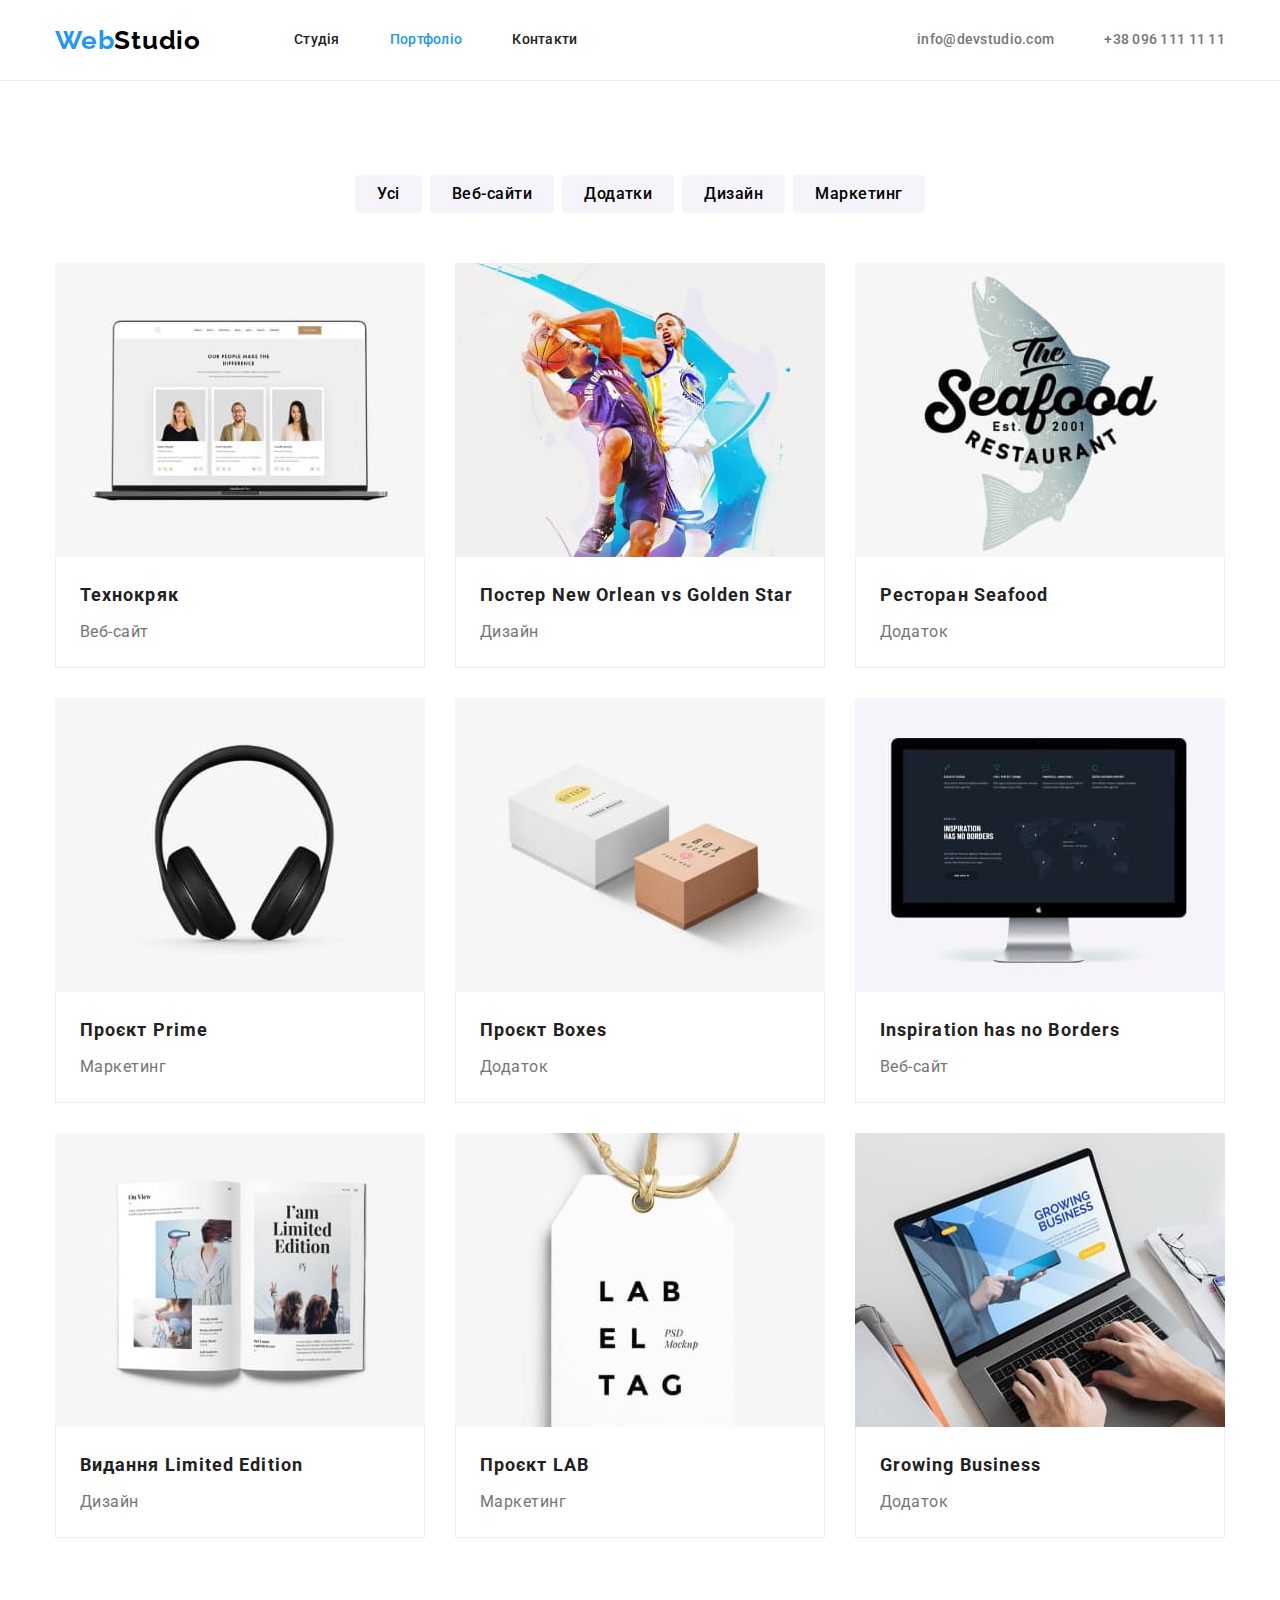
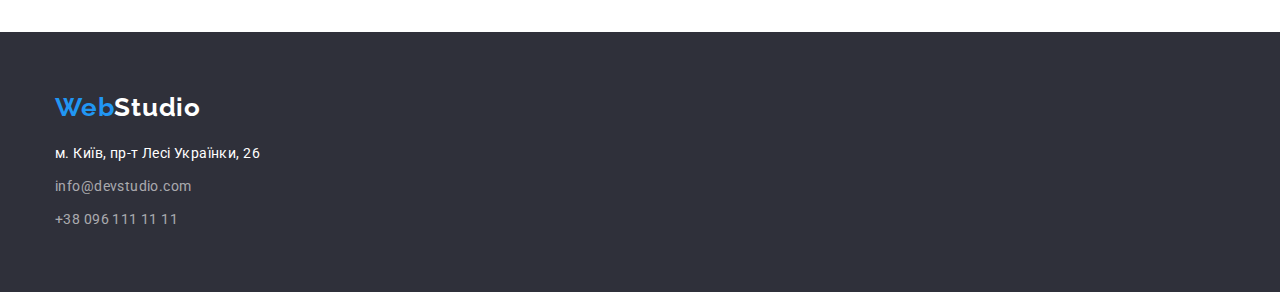
==== portfolio.html @ a16949a8 "start hw-4" ====
<!DOCTYPE html>
<html lang="uk">
  <head>
    <meta charset="UTF-8" />
    <meta http-equiv="X-UA-Compatible" content="IE=edge" />
    <meta name="viewport" content="width=device-width, initial-scale=1.0" />
    <title>WebStudio/Portfolio</title>
    <link
      rel="stylesheet"
      href="https://cdnjs.cloudflare.com/ajax/libs/modern-normalize/1.1.0/modern-normalize.min.css"
    />
    <link rel="stylesheet" href="./css/styles.css" />
    <link rel="preconnect" href="https://fonts.googleapis.com" />
    <link rel="preconnect" href="https://fonts.gstatic.com" crossorigin />
    <link
      href="https://fonts.googleapis.com/css2?family=Raleway:wght@700&family=Roboto:wght@400;500;700;900&display=swap"
      rel="stylesheet"
    />
  </head>

  <body>
    <header class="header">
      <div class="container header-container">
        <a class="logo" href="./index.html"><span class="color-logo">Web</span>Studio</a>
        <nav class="nav">
          <ul class="nav-list">
            <li class="nav-item"><a class="nav-link" href="./index.html">Студія</a></li>
            <li class="nav-item">
              <a class="nav-link active" href="./portfolio.html">Портфоліо</a>
            </li>
            <li class="nav-item"><a class="nav-link" href="#">Контакти</a></li>
          </ul>
        </nav>
        <ul class="contact-list">
          <li class="contact-item">
            <a class="contact-link" href="mailto:info@devstudio.com">info@devstudio.com</a>
          </li>
          <li class="contact-item">
            <a class="contact-link" href="tel:+380961111111">+38 096 111 11 11</a>
          </li>
        </ul>
      </div>
    </header>

    <main class="main-portfolio">
      <section class="section section-work">
        <div class="container">
          <h2 class="visually-hidden">Наші проєкти</h2>
          <ul class="filter-list">
            <li class="filter-item">
              <button class="filter-button" type="button">Усі</button>
            </li>
            <li class="filter-item">
              <button class="filter-button" type="button">Веб-сайти</button>
            </li>
            <li class="filter-item">
              <button class="filter-button" type="button">Додатки</button>
            </li>
            <li class="filter-item">
              <button class="filter-button" type="button">Дизайн</button>
            </li>
            <li class="filter-item">
              <button class="filter-button" type="button">Маркетинг</button>
            </li>
          </ul>

          <ul class="card-list">
            <li class="card-item">
              <a class="card-link" href="#">
                <img
                  class="card-image"
                  src="./images/work/web-laptop.jpg"
                  alt="Ноутбук"
                  width="370"
                />
                <div class="card-desc">
                  <h3 class="card-titel">Технокряк</h3>
                  <p class="card-text">Веб-сайт</p>
                </div>
              </a>
            </li>
            <li class="card-item">
              <a class="card-link" href="#">
                <img
                  class="card-image"
                  src="./images/work/game.jpg"
                  alt="Гра в баскетбол"
                  width="370"
                />
                <div class="card-desc">
                  <h3 class="card-titel">Постер New Orlean vs Golden Star</h3>
                  <p class="card-text">Дизайн</p>
                </div>
              </a>
            </li>
            <li class="card-item">
              <a class="card-link" href="#">
                <img
                  class="card-image"
                  src="./images/work/food.jpg"
                  alt="Логотим ресторану"
                  width="370"
                />
               <div class="card-desc">
                  <h3 class="card-titel">Ресторан Seafood</h3>
                  <p class="card-text">Додаток</p>
               </div>
              </a>
            </li>
            <li class="card-item">
              <a class="card-link" href="#">
                <img
                  class="card-image"
                  src="./images/work/headphones.jpg"
                  alt="Навушники"
                  width="370"
                />
             <div class="card-desc">
                  <h3 class="card-titel">Проєкт Prime</h3>
                  <p class="card-text">Маркетинг</p>
             </div>
              </a>
            </li>
            <li class="card-item">
              <a class="card-link" href="">
                <img class="card-image" src="./images/work/box.jpg" alt="Коробки" width="370" />
                <div class="card-desc">
                  <h3 class="card-titel">Проєкт Boxes</h3>
                  <p class="card-text">Додаток</p>
                </div>
              </a>
            </li>
            <li class="card-item">
              <a class="card-link" href="#">
                <img class="card-image" src="./images/work/monitor.jpg" alt="Монітор" width="370" />
               <div class="card-desc">
                  <h3 class="card-titel">Inspiration has no Borders</h3>
                  <p class="card-text">Веб-сайт</p>
               </div>
              </a>
            </li>
            <li class="card-item">
              <a class="card-link" href="#">
                <img class="card-image" src="./images/work/book.jpg" alt="Книга" width="370" />
                <div class="card-desc">
                  <h3 class="card-titel">Видання Limited Edition</h3>
                  <p class="card-text">Дизайн</p>
                </div>
              </a>
            </li>
            <li class="card-item">
              <a class="card-link" href="#">
                <img class="card-image" src="./images/work/tag.jpg" alt="Ярлик" width="370" />
            <div class="card-desc">
                  <h3 class="card-titel">Проєкт LAB</h3>
                  <p class="card-text">Маркетинг</p>
            </div>
              </a>
            </li>
            <li class="card-item">
              <a class="card-link" href="#">
                <img
                  class="card-image"
                  src="./images/work/laptop.jpg"
                  alt="Розробник працює за ноутбуком"
                  width="370"
                />
               <div class="card-desc">
                  <h3 class="card-titel">Growing Business</h3>
                  <p class="card-text">Додаток</p>
               </div>
              </a>
            </li>
          </ul>
        </div>
      </section>
    </main>

    <footer class="footer">
      <div class="container">
        <a class="logo footer-logo" href="./index.html"
          ><span class="color-logo">Web</span>Studio</a
        >
        <address class="address">
          <ul class="footer-list">
            <li class="footer-item">
              <a
                class="footer-llink-map"
                href="https://goo.gl/maps/CtNU3nowhyDTVTYz7"
                target="_blank"
                rel="noopener noreferrer nofollow"
              >
                м. Київ, пр-т Лесі Українки, 26
              </a>
            </li>
            <li class="footer-item">
              <a class="footer-llink-mail" href="mailto:info@devstudio.com">info@devstudio.com</a>
            </li>
            <li class="footer-item">
              <a class="footer-llink-tel" href="tel:+380961111111">+38 096 111 11 11</a>
            </li>
          </ul>
        </address>
      </div>
    </footer>
  </body>
</html>
---- css/styles.css ----
a {
  text-decoration: none;
}
img {
  display: block;
}
ul {
  list-style: none;
  margin-top: 0;
  margin-bottom: 0;
  padding-left: 0;
}
p {
  margin-top: 0;
  margin-bottom: 0;
}
h1,
h2,
h3,
h4,
h5,
h6 {
  margin-top: 0;
  margin-bottom: 0;
}

:root {
  --primary-titel-color: #212121;
  --primary-text-color: #757575;
  --logo-color: #000000;
  --primary-color: #ffffff;
  --secondary-background-color: #f5f4fa;
  --footer-background-color: #2f303a;
  --accent-color: #2196f3;
  --button-active-color: #188ce8;
  --header-border-color: #ececec;
  --card-border-color: #eeeeee;
  --footer-contact-color: rgba(255, 255, 255, 0.6);
}

body {
  font-family: 'Roboto', sans-serif;
  font-size: 14px;
  color: var(--primary-text-color);
  background-color: var(--primary-color);
}

.container {
  width: 100%;
  max-width: 1200px;
  margin-left: auto;
  margin-right: auto;
  padding-left: 15px;
  padding-right: 15px;
}

.section {
  padding-top: 94px;
  padding-bottom: 94px;
}

.header {
  border-bottom: 1px solid var(--header-border-color);
}

.header-container {
  display: flex;
  align-items: center;
}

.logo {
  font-family: 'Raleway', sans-serif;
  font-weight: 700;
  font-size: 26px;
  line-height: 1.19;
  letter-spacing: 0.03em;
  color: var(--logo-color);
}

.color-logo {
  color: var(--accent-color);
}

.nav {
  margin-left: 93px;
}

.nav-list {
  display: flex;
}

.nav-item {
}

.nav-item:not(:last-child) {
  margin-right: 50px;
}

.nav-link {
  display: block;
  padding-top: 32px;
  padding-bottom: 32px;

  font-weight: 500;
  line-height: 1.14;
  letter-spacing: 0.02em;
  color: var(--primary-titel-color);
}

.nav-link:hover,
.nav-link:focus {
  color: var(--accent-color);
}

.contact-list {
  display: flex;
  margin-left: auto;
}

.contact-item {
}

.contact-item:not(:last-child) {
  margin-right: 50px;
}

.contact-link {
  display: block;
  padding-top: 32px;
  padding-bottom: 32px;

  font-weight: 500;
  line-height: 1.14;
  letter-spacing: 0.02em;
  color: var(--primary-text-color);
}
.contact-link:hover,
.contact-link:focus {
  color: var(--accent-color);
}

.main {
}

.section-banner {
  padding-top: 200px;
  padding-bottom: 200px;
  max-width: 1600px;
  height: 600px;
  margin-left: auto;
  margin-right: auto;
  background-color: var(--footer-background-color);
  background-image: linear-gradient(
    to right,
  rgba(47, 48, 58, 0.4),
  rgba(47, 48, 58, 0.4)
  ), url(../images/hero/hero.jpg);
  background-position: center;
}

.banner-titel {
  display: block;
  max-width: 696px;
  margin-left: auto;
  margin-right: auto;
  margin-bottom: 30px;

  font-weight: 900;
  font-size: 44px;
  line-height: 1.36;
  text-align: center;
  letter-spacing: 0.06em;
  text-transform: uppercase;
  color: var(--primary-color);
}

.banner-button {
  display: block;
  margin-left: auto;
  margin-right: auto;
  padding: 10px 32px;

  font-family: inherit;
  font-weight: 700;
  font-size: 16px;
  line-height: 1.87;
  text-align: center;
  letter-spacing: 0.06em;
  cursor: pointer;
  color: var(--primary-color);
  background-color: var(--accent-color);
  box-shadow: 0px 4px 4px rgba(0, 0, 0, 0.15);
  border: 0;
  border-radius: 4px;
}

.banner-button:hover,
.banner-button:focus {
  background: var(--button-active-color);
}

.section-advantage {
}

.visually-hidden {
  position: absolute;
  white-space: nowrap;
  width: 1px;
  height: 1px;
  overflow: hidden;
  border: 0;
  padding: 0;
  clip: rect(0 0 0 0);
  clip-path: inset(50%);
  margin: -1px;
}

.advantage-list {
  display: flex;
  justify-content: space-between;
}

.advantage-item {
  width: calc((100% - 90px) / 4);
}

.advantage-item:not(:last-child) {
  margin-right: 30px;
}

.advantage-subtitel {
  margin-bottom: 10px;

  font-weight: 700;
  font-size: 14px;
  line-height: 1.14;
  letter-spacing: 0.03em;
  text-transform: uppercase;
  color: var(--primary-titel-color);
}

.advantage-text {
  line-height: 1.71;
  letter-spacing: 0.03em;
}

.section-speciality {
  padding-top: 0;
}

.speciality-titel {
  margin-bottom: 50px;

  font-weight: 700;
  font-size: 36px;
  line-height: 1.16;
  text-align: center;
  letter-spacing: 0.03em;
  color: var(--primary-titel-color);
}

.speciality-list {
  display: flex;
}

.speciality-item {
}

.speciality-item:not(:last-child) {
  margin-right: 30px;
}

.speciality-image {
  display: block;
  max-width: 100%;
  height: auto;
}

.section-team {
  background-color: var(--secondary-background-color);
}

.team-titel {
  margin-bottom: 50px;

  font-weight: 700;
  font-size: 36px;
  line-height: 1.16;
  text-align: center;
  letter-spacing: 0.03em;
  color: var(--primary-titel-color);
}

.team-list {
  display: flex;
}

.team-item {
  background-color: var(--primary-color);
  box-shadow: 0px 1px 3px rgba(0, 0, 0, 0.12), 0px 1px 1px rgba(0, 0, 0, 0.14),
    0px 2px 1px rgba(0, 0, 0, 0.2);
  border-radius: 0px 0px 4px 4px;
}

.team-item:not(:last-child) {
  margin-right: 30px;
}

.team-image {
  display: block;
  max-width: 100%;
  height: auto;
}

.team-desc {
  padding-top: 30px;
  padding-bottom: 30px;
}

.team-subtitel {
  margin-bottom: 10px;

  font-weight: 500;
  font-size: 16px;
  line-height: 1.18;
  letter-spacing: 0.03em;
  text-align: center;
  color: var(--primary-titel-color);
}

.team-text {
  font-size: 16px;
  line-height: 1.18;
  letter-spacing: 0.03em;
  text-align: center;
}

.footer {
  padding-top: 60px;
  padding-bottom: 60px;

  background-color: var(--footer-background-color);
}

.footer-logo {
  display: block;
  margin-bottom: 20px;

  color: var(--primary-color);
}

.address {
}

.footer-list {
}

.footer-item {
}

.footer-item:not(:last-child) {
  margin-bottom: 9px;
}

.footer-llink-map {
  font-style: normal;
  line-height: 1.71;
  letter-spacing: 0.03em;
  color: var(--primary-color);
}

.footer-llink-map:hover,
.footer-llink-map:focus {
  color: var(--accent-color);
}

.footer-llink-mail {
  font-style: normal;
  line-height: 1.71;
  letter-spacing: 0.03em;
  color: var(--footer-contact-color);
}

.footer-llink-mail:hover,
.footer-llink-mail:focus {
  color: var(--accent-color);
}

.footer-llink-tel {
  font-style: normal;
  line-height: 1.71;
  letter-spacing: 0.03em;
  color: var(--footer-contact-color);
}

.footer-llink-tel:hover,
.footer-llink-tel:focus {
  color: var(--accent-color);
}

/* style portfolio */

.main-portfolio {
  background-color: var(--primary-color);
}

.section-work {
}

.active {
  color: var(--accent-color);
}

.filter-list {
  display: flex;
  justify-content: center;
  margin-bottom: 50px;
  gap: 8px;
}

.filter-button {
  padding: 6px 22px;

  font-family: inherit;
  font-weight: 500;
  font-size: 16px;
  line-height: 1.62;
  text-align: center;
  letter-spacing: 0.03em;
  cursor: pointer;
  background-color: var(--secondary-background-color);
  /* box-shadow: 0px 3px 1px rgba(0, 0, 0, 0.1), 0px 1px 2px rgba(0, 0, 0, 0.08),
    0px 2px 2px rgba(0, 0, 0, 0.12); */
  border: transparent;
  border-radius: 4px;
}

.filter-button:hover,
.filter-button:focus {
  color: var(--primary-color);
  background-color: var(--accent-color);
}

.card-list {
  display: flex;
  flex-wrap: wrap;
  gap: 30px;
}

.card-item {
  width: calc((100% - 60px) / 3);
}

.card-link {
}

.card-image {
  display: block;
  max-width: 100%;
  height: auto;
}

.card-desc {
  padding: 20px 24px;

  border-bottom: 1px solid var(--card-border-color);
  border-right: 1px solid var(--card-border-color);
  border-left: 1px solid var(--card-border-color);
}

.card-titel {
  margin-bottom: 4px;

  font-weight: 700;
  font-size: 18px;
  line-height: 2;
  letter-spacing: 0.06em;
  color: var(--primary-titel-color);
}

.card-text {
  font-size: 16px;
  line-height: 1.87;
  letter-spacing: 0.03em;
  color: var(--primary-text-color);
}
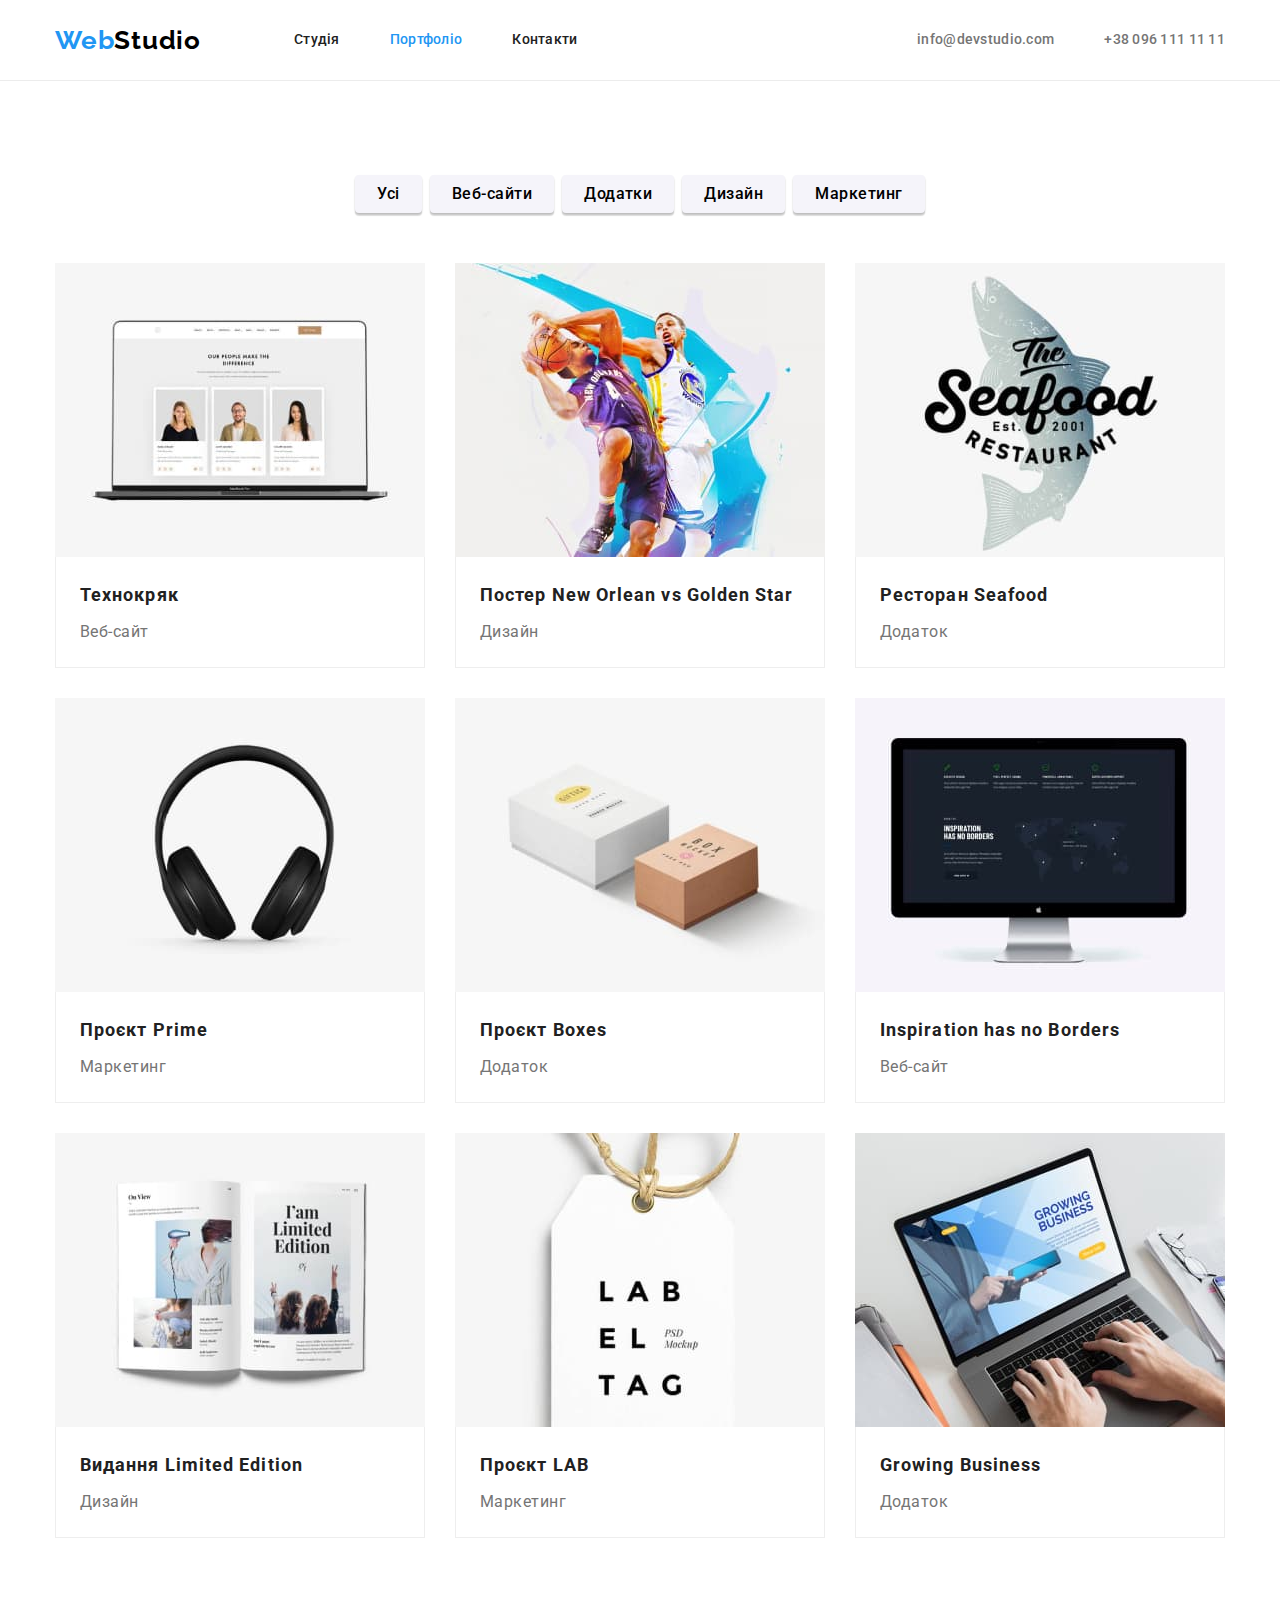
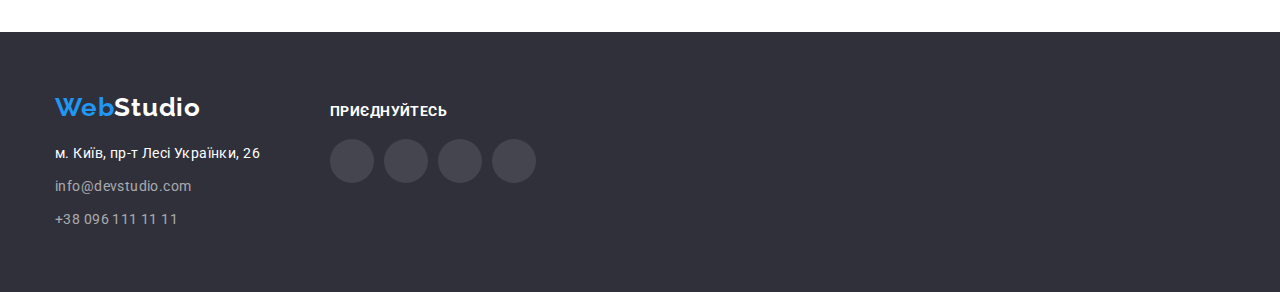
==== commit 625bfab5: "home work-4" ====
--- a/portfolio.html
+++ b/portfolio.html
@@ -177,30 +177,40 @@
     </main>
 
     <footer class="footer">
-      <div class="container">
-        <a class="logo footer-logo" href="./index.html"
-          ><span class="color-logo">Web</span>Studio</a
-        >
-        <address class="address">
-          <ul class="footer-list">
-            <li class="footer-item">
-              <a
-                class="footer-llink-map"
-                href="https://goo.gl/maps/CtNU3nowhyDTVTYz7"
-                target="_blank"
-                rel="noopener noreferrer nofollow"
-              >
-                м. Київ, пр-т Лесі Українки, 26
-              </a>
-            </li>
-            <li class="footer-item">
-              <a class="footer-llink-mail" href="mailto:info@devstudio.com">info@devstudio.com</a>
-            </li>
-            <li class="footer-item">
-              <a class="footer-llink-tel" href="tel:+380961111111">+38 096 111 11 11</a>
-            </li>
-          </ul>
-        </address>
+      <div class="container footer-container">
+        <div class="footer-adrdess-box">
+          <a class="logo footer-logo" href="./index.html"><span class="color-logo">Web</span>Studio</a>
+          <address class="address">
+            <ul class="footer-list">
+              <li class="footer-item">
+                <a class="footer-llink-map" href="https://goo.gl/maps/CtNU3nowhyDTVTYz7" target="_blank" rel="noopener noreferrer nofollow"> м. Київ, пр-т Лесі Українки, 26 </a>
+              </li>
+              <li class="footer-item">
+                <a class="footer-llink-mail" href="mailto:info@devstudio.com">info@devstudio.com</a>
+              </li>
+              <li class="footer-item">
+                <a class="footer-llink-tel" href="tel:+380961111111">+38 096 111 11 11</a>
+              </li>
+            </ul>
+          </address>
+        </div>
+        <div class="footer-social-box">
+          <h3 class="footer-social-subtitel">Приєднуйтесь</h3>
+          <ul class="social-icon-list">
+            <li class="social-icon-item footer-icon-item">
+              <a class="social-icon-link footer-icon-link" href="https://www.instagram.com/" target="_blank" rel="noopener noreferrer nofollow"></a>
+            </li>
+            <li class="social-icon-item footer-icon-item">
+              <a class="social-icon-link footer-icon-link" href="https://twitter.com/" target="_blank" rel="noopener noreferrer nofollow"></a>
+            </li>
+            <li class="social-icon-item footer-icon-item">
+              <a class="social-icon-link footer-icon-link" href="https://www.facebook.com/" target="_blank" rel="noopener noreferrer nofollow"></a>
+            </li>
+            <li class="social-icon-item footer-icon-item">
+              <a class="social-icon-link footer-icon-link" href="https://ua.linkedin.com/" target="_blank" rel="noopener noreferrer nofollow"></a>
+            </li>
+          </ul>
+        </div>
       </div>
     </footer>
   </body>
--- a/css/styles.css
+++ b/css/styles.css
@@ -35,7 +35,9 @@
   --button-active-color: #188ce8;
   --header-border-color: #ececec;
   --card-border-color: #eeeeee;
+  --clientage-border-color: #afb1b8;
   --footer-contact-color: rgba(255, 255, 255, 0.6);
+  --footer-icon-color: rgba(255, 255, 255, 0.1);
 }
 
 body {
@@ -59,6 +61,8 @@
   padding-bottom: 94px;
 }
 
+/* Шапка сайта */
+
 .header {
   border-bottom: 1px solid var(--header-border-color);
 }
@@ -87,13 +91,10 @@
 
 .nav-list {
   display: flex;
+  gap: 50px;
 }
 
 .nav-item {
-}
-
-.nav-item:not(:last-child) {
-  margin-right: 50px;
 }
 
 .nav-link {
@@ -115,13 +116,10 @@
 .contact-list {
   display: flex;
   margin-left: auto;
+  gap: 50px;
 }
 
 .contact-item {
-}
-
-.contact-item:not(:last-child) {
-  margin-right: 50px;
 }
 
 .contact-link {
@@ -141,6 +139,8 @@
 
 .main {
 }
+
+/* Секція баннер */
 
 .section-banner {
   padding-top: 200px;
@@ -150,12 +150,10 @@
   margin-left: auto;
   margin-right: auto;
   background-color: var(--footer-background-color);
-  background-image: linear-gradient(
-    to right,
-  rgba(47, 48, 58, 0.4),
-  rgba(47, 48, 58, 0.4)
-  ), url(../images/hero/hero.jpg);
+  background-image: linear-gradient(to right, rgba(47, 48, 58, 0.4), rgba(47, 48, 58, 0.4)), url(../images/hero/hero.jpg);
+  background-repeat: no-repeat;
   background-position: center;
+  background-size: contain;
 }
 
 .banner-titel {
@@ -198,6 +196,8 @@
 .banner-button:focus {
   background: var(--button-active-color);
 }
+
+/* Наші переваги */
 
 .section-advantage {
 }
@@ -224,8 +224,30 @@
   width: calc((100% - 90px) / 4);
 }
 
-.advantage-item:not(:last-child) {
-  margin-right: 30px;
+.advantage-item::before {
+  content: '';
+  display: block;
+  height: 120px;
+  margin-bottom: 30px;
+  background-position: center;
+  background-repeat: no-repeat;
+  background-color: var(--secondary-background-color);
+}
+
+.advantage-item.icon-antenna::before {
+  background-image: url(../images/advantage-icon/icon-antenna.svg);
+}
+
+.advantage-item.icon-clock::before {
+  background-image: url(../images/advantage-icon/icon-clock.svg);
+}
+
+.advantage-item.icon-diagram::before {
+  background-image: url(../images/advantage-icon/icon-diagram.svg);
+}
+
+.advantage-item.icon-astronaut::before {
+  background-image: url(../images/advantage-icon/icon-astronaut.svg);
 }
 
 .advantage-subtitel {
@@ -244,6 +266,8 @@
   letter-spacing: 0.03em;
 }
 
+/* Чим ми займаємося */
+
 .section-speciality {
   padding-top: 0;
 }
@@ -276,6 +300,8 @@
   height: auto;
 }
 
+/* Наша команда */
+
 .section-team {
   background-color: var(--secondary-background-color);
 }
@@ -297,8 +323,7 @@
 
 .team-item {
   background-color: var(--primary-color);
-  box-shadow: 0px 1px 3px rgba(0, 0, 0, 0.12), 0px 1px 1px rgba(0, 0, 0, 0.14),
-    0px 2px 1px rgba(0, 0, 0, 0.2);
+  box-shadow: 0px 1px 3px rgba(0, 0, 0, 0.12), 0px 1px 1px rgba(0, 0, 0, 0.14), 0px 2px 1px rgba(0, 0, 0, 0.2);
   border-radius: 0px 0px 4px 4px;
 }
 
@@ -329,11 +354,69 @@
 }
 
 .team-text {
+  margin-bottom: 16px;
+
   font-size: 16px;
   line-height: 1.18;
   letter-spacing: 0.03em;
   text-align: center;
 }
+
+.social-icon-list {
+  display: flex;
+  justify-content: center;
+  gap: 10px;
+}
+.social-icon-item {
+  width: 44px;
+  height: 44px;
+  border-radius: 50%;
+}
+
+.social-icon-link {
+  width: 100%;
+  height: 100%;
+  display: block;
+}
+
+.social-icon-item.team-icon-item {
+  background-color: teal;
+}
+
+.social-icon-link.team-icon-link{
+
+}
+
+/* Постійні клієнти */
+
+.section-clientage {
+}
+.container {
+}
+.clientage-titel {
+  margin-bottom: 50px;
+
+  font-weight: 700;
+  font-size: 36px;
+  line-height: 1.16;
+  text-align: center;
+  letter-spacing: 0.03em;
+  color: var(--primary-titel-color);
+}
+.clientage-list {
+  display: flex;
+  gap: 30px;
+}
+.clientage-item {
+  width: calc((100% - 150px) / 6);
+  height: 92px;
+  border: 1px solid var(--clientage-border-color);
+  border-radius: 4px;
+}
+.clientage-link {
+}
+
+/* Підвал сайта */
 
 .footer {
   padding-top: 60px;
@@ -342,6 +425,11 @@
   background-color: var(--footer-background-color);
 }
 
+.footer-container {
+  display: flex;
+  gap: 70px;
+}
+
 .footer-logo {
   display: block;
   margin-bottom: 20px;
@@ -398,7 +486,28 @@
   color: var(--accent-color);
 }
 
-/* style portfolio */
+.footer-social-box {
+  padding-top: 12px;
+}
+.footer-social-subtitel {
+  margin-bottom: 20px;
+
+  font-weight: 700;
+  font-size: 14px;
+  line-height: 1.14;
+  letter-spacing: 0.03em;
+  text-transform: uppercase;
+  color: var(--primary-color);
+}
+
+
+.social-icon-item.footer-icon-item {
+  background: var(--footer-icon-color);
+}
+.social-icon-link.footer-icon-link{
+}
+
+/* Сторінка портфоліо */
 
 .main-portfolio {
   background-color: var(--primary-color);
@@ -429,8 +538,8 @@
   letter-spacing: 0.03em;
   cursor: pointer;
   background-color: var(--secondary-background-color);
-  /* box-shadow: 0px 3px 1px rgba(0, 0, 0, 0.1), 0px 1px 2px rgba(0, 0, 0, 0.08),
-    0px 2px 2px rgba(0, 0, 0, 0.12); */
+  box-shadow: 0px 3px 1px rgba(0, 0, 0, 0.1), 0px 1px 2px rgba(0, 0, 0, 0.08),
+    0px 2px 2px rgba(0, 0, 0, 0.12);
   border: transparent;
   border-radius: 4px;
 }
@@ -441,6 +550,8 @@
   background-color: var(--accent-color);
 }
 
+/* Кардки портфоліо */
+
 .card-list {
   display: flex;
   flex-wrap: wrap;
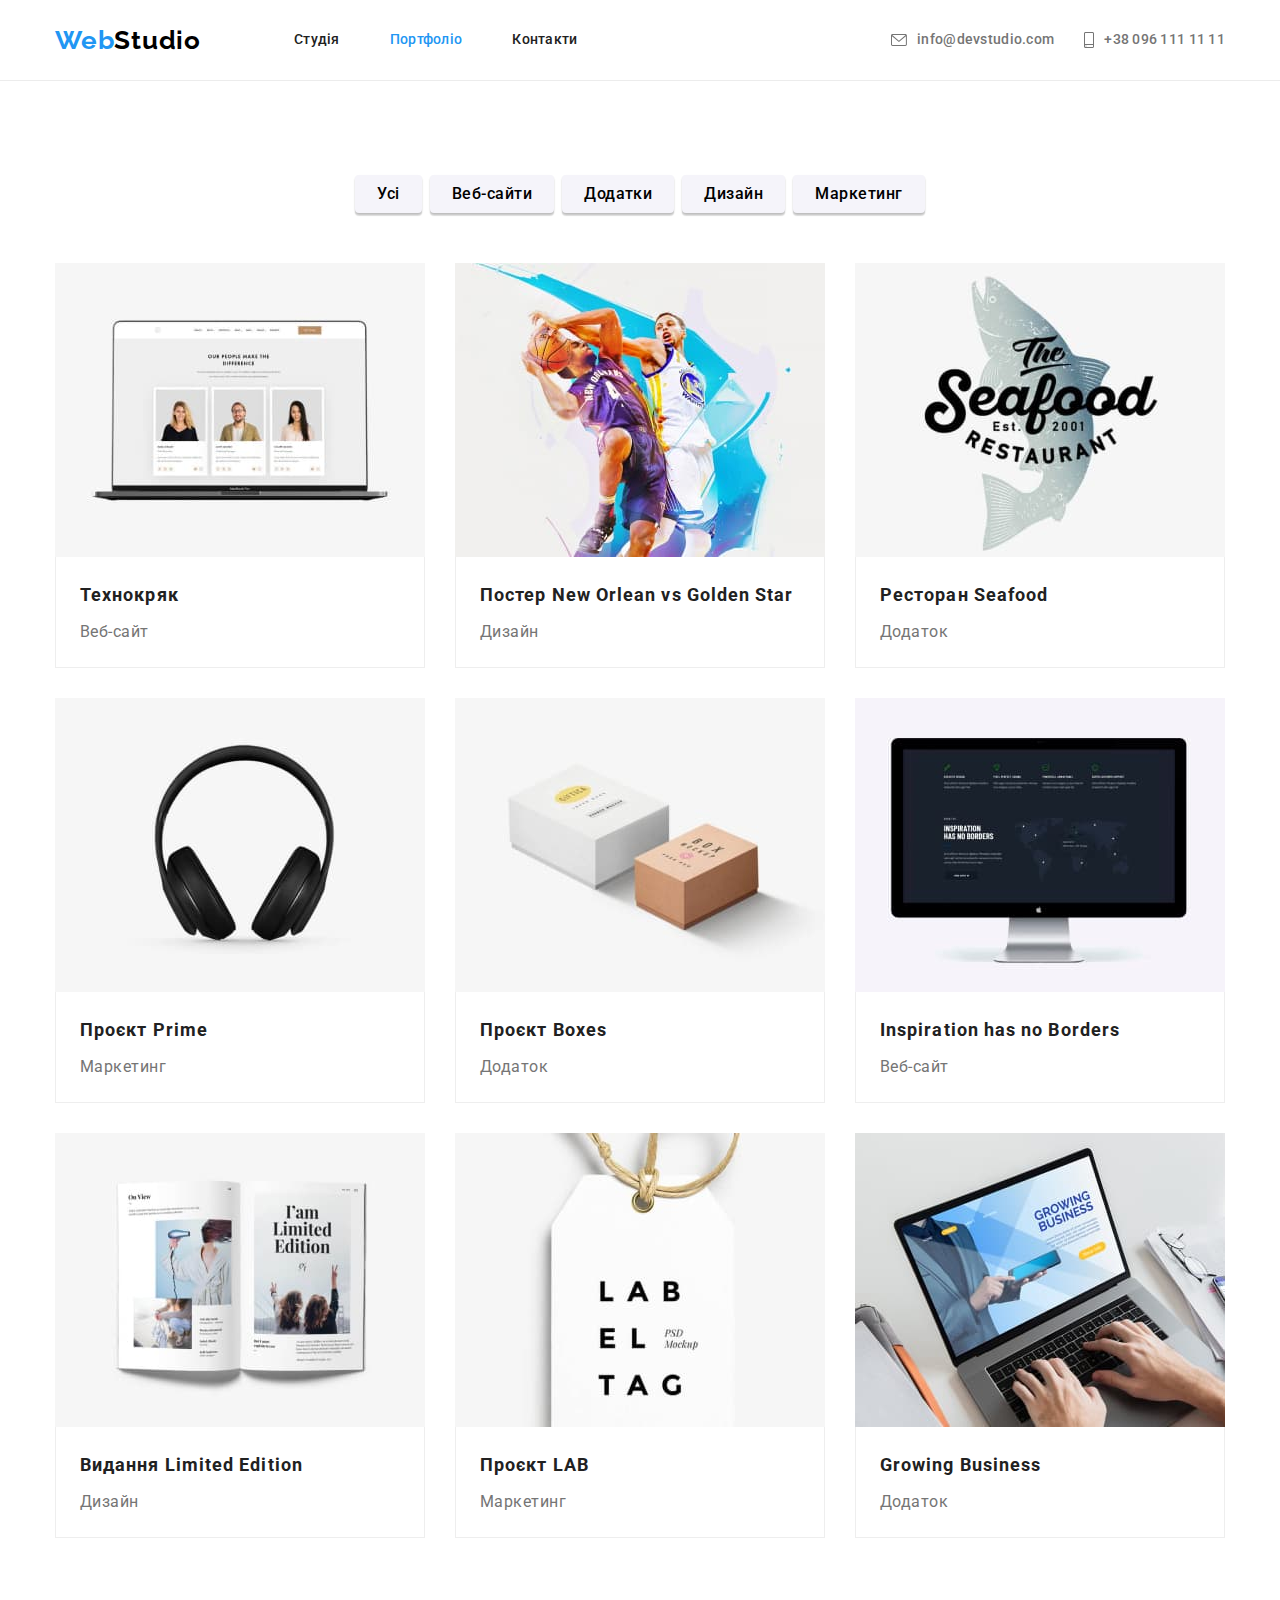
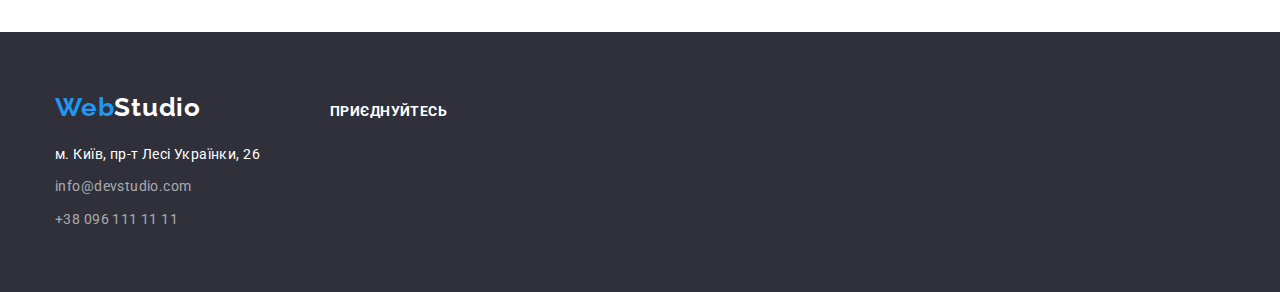
==== commit 764960fe: "svg icon hw-4" ====
--- a/portfolio.html
+++ b/portfolio.html
@@ -33,10 +33,16 @@
         </nav>
         <ul class="contact-list">
           <li class="contact-item">
-            <a class="contact-link" href="mailto:info@devstudio.com">info@devstudio.com</a>
+            <a class="contact-link" href="mailto:info@devstudio.com">
+              <svg class="icon-envelope" width="16" height="12">
+              <use href="./images/icons.svg#icon-envelope"></use>
+                </svg><span>info@devstudio.com</span></a>
           </li>
           <li class="contact-item">
-            <a class="contact-link" href="tel:+380961111111">+38 096 111 11 11</a>
+            <a class="contact-link" href="tel:+380961111111">
+              <svg class="icon-smartphone" width="10" height="16">
+                <use href="./images/icons.svg#icon-smartphone"></use>
+              </svg> <span>+38 096 111 11 11</span></a>
           </li>
         </ul>
       </div>
@@ -74,7 +80,7 @@
                   width="370"
                 />
                 <div class="card-desc">
-                  <h3 class="card-titel">Технокряк</h3>
+                  <h2 class="card-titel">Технокряк</h2>
                   <p class="card-text">Веб-сайт</p>
                 </div>
               </a>
@@ -88,7 +94,7 @@
                   width="370"
                 />
                 <div class="card-desc">
-                  <h3 class="card-titel">Постер New Orlean vs Golden Star</h3>
+                  <h2 class="card-titel">Постер New Orlean vs Golden Star</h2>
                   <p class="card-text">Дизайн</p>
                 </div>
               </a>
@@ -102,7 +108,7 @@
                   width="370"
                 />
                <div class="card-desc">
-                  <h3 class="card-titel">Ресторан Seafood</h3>
+                  <h2 class="card-titel">Ресторан Seafood</h2>
                   <p class="card-text">Додаток</p>
                </div>
               </a>
@@ -116,7 +122,7 @@
                   width="370"
                 />
              <div class="card-desc">
-                  <h3 class="card-titel">Проєкт Prime</h3>
+                  <h2 class="card-titel">Проєкт Prime</h2>
                   <p class="card-text">Маркетинг</p>
              </div>
               </a>
@@ -125,7 +131,7 @@
               <a class="card-link" href="">
                 <img class="card-image" src="./images/work/box.jpg" alt="Коробки" width="370" />
                 <div class="card-desc">
-                  <h3 class="card-titel">Проєкт Boxes</h3>
+                  <h2 class="card-titel">Проєкт Boxes</h2>
                   <p class="card-text">Додаток</p>
                 </div>
               </a>
@@ -134,7 +140,7 @@
               <a class="card-link" href="#">
                 <img class="card-image" src="./images/work/monitor.jpg" alt="Монітор" width="370" />
                <div class="card-desc">
-                  <h3 class="card-titel">Inspiration has no Borders</h3>
+                  <h2 class="card-titel">Inspiration has no Borders</h2>
                   <p class="card-text">Веб-сайт</p>
                </div>
               </a>
@@ -143,7 +149,7 @@
               <a class="card-link" href="#">
                 <img class="card-image" src="./images/work/book.jpg" alt="Книга" width="370" />
                 <div class="card-desc">
-                  <h3 class="card-titel">Видання Limited Edition</h3>
+                  <h2 class="card-titel">Видання Limited Edition</h2>
                   <p class="card-text">Дизайн</p>
                 </div>
               </a>
@@ -152,7 +158,7 @@
               <a class="card-link" href="#">
                 <img class="card-image" src="./images/work/tag.jpg" alt="Ярлик" width="370" />
             <div class="card-desc">
-                  <h3 class="card-titel">Проєкт LAB</h3>
+                  <h2 class="card-titel">Проєкт LAB</h2>
                   <p class="card-text">Маркетинг</p>
             </div>
               </a>
@@ -166,7 +172,7 @@
                   width="370"
                 />
                <div class="card-desc">
-                  <h3 class="card-titel">Growing Business</h3>
+                  <h2 class="card-titel">Growing Business</h2>
                   <p class="card-text">Додаток</p>
                </div>
               </a>
--- a/css/styles.css
+++ b/css/styles.css
@@ -116,14 +116,15 @@
 .contact-list {
   display: flex;
   margin-left: auto;
-  gap: 50px;
+  gap: 30px;
 }
 
 .contact-item {
 }
 
 .contact-link {
-  display: block;
+  display: flex;
+  align-items: center;
   padding-top: 32px;
   padding-bottom: 32px;
 
@@ -132,6 +133,13 @@
   letter-spacing: 0.02em;
   color: var(--primary-text-color);
 }
+
+.icon-envelope,
+.icon-smartphone{
+  margin-right: 10px;
+  fill: currentColor;
+}
+
 .contact-link:hover,
 .contact-link:focus {
   color: var(--accent-color);
@@ -224,30 +232,13 @@
   width: calc((100% - 90px) / 4);
 }
 
-.advantage-item::before {
-  content: '';
-  display: block;
+.advantage-box-icon {
+  display: flex;
+  justify-content: center;
+  align-items: center;
   height: 120px;
   margin-bottom: 30px;
-  background-position: center;
-  background-repeat: no-repeat;
   background-color: var(--secondary-background-color);
-}
-
-.advantage-item.icon-antenna::before {
-  background-image: url(../images/advantage-icon/icon-antenna.svg);
-}
-
-.advantage-item.icon-clock::before {
-  background-image: url(../images/advantage-icon/icon-clock.svg);
-}
-
-.advantage-item.icon-diagram::before {
-  background-image: url(../images/advantage-icon/icon-diagram.svg);
-}
-
-.advantage-item.icon-astronaut::before {
-  background-image: url(../images/advantage-icon/icon-astronaut.svg);
 }
 
 .advantage-subtitel {
@@ -362,30 +353,36 @@
   text-align: center;
 }
 
-.social-icon-list {
+.team-icon-list {
   display: flex;
   justify-content: center;
   gap: 10px;
 }
-.social-icon-item {
+.team-icon-item {
   width: 44px;
   height: 44px;
-  border-radius: 50%;
-}
-
-.social-icon-link {
+}
+
+.team-icon-link {
+  display: flex;
+  justify-content: center;
+  align-items: center;
   width: 100%;
   height: 100%;
-  display: block;
-}
-
-.social-icon-item.team-icon-item {
-  background-color: teal;
-}
-
-.social-icon-link.team-icon-link{
-
-}
+  border-radius: 50%;
+  color: var(--clientage-border-color);
+}
+
+.team-icon-social{
+ fill: currentColor;
+}
+
+.team-icon-link:hover,
+.team-icon-link:focus{
+  color: var(--primary-color);
+  background-color: var(--accent-color);
+}
+
 
 /* Постійні клієнти */
 
@@ -427,6 +424,7 @@
 
 .footer-container {
   display: flex;
+  align-items: baseline;
   gap: 70px;
 }
 
@@ -487,7 +485,6 @@
 }
 
 .footer-social-box {
-  padding-top: 12px;
 }
 .footer-social-subtitel {
   margin-bottom: 20px;
@@ -500,11 +497,10 @@
   color: var(--primary-color);
 }
 
-
 .social-icon-item.footer-icon-item {
   background: var(--footer-icon-color);
 }
-.social-icon-link.footer-icon-link{
+.social-icon-link.footer-icon-link {
 }
 
 /* Сторінка портфоліо */
@@ -538,8 +534,7 @@
   letter-spacing: 0.03em;
   cursor: pointer;
   background-color: var(--secondary-background-color);
-  box-shadow: 0px 3px 1px rgba(0, 0, 0, 0.1), 0px 1px 2px rgba(0, 0, 0, 0.08),
-    0px 2px 2px rgba(0, 0, 0, 0.12);
+  box-shadow: 0px 3px 1px rgba(0, 0, 0, 0.1), 0px 1px 2px rgba(0, 0, 0, 0.08), 0px 2px 2px rgba(0, 0, 0, 0.12);
   border: transparent;
   border-radius: 4px;
 }
@@ -563,6 +558,14 @@
 }
 
 .card-link {
+  display: block;
+  width: 100%;
+  height: 100%;
+}
+
+.card-link:hover,
+.card-link:focus {
+  box-shadow: 0px 1px 1px rgba(0, 0, 0, 0.12), 0px 4px 4px rgba(0, 0, 0, 0.06), 1px 4px 6px rgba(0, 0, 0, 0.16);
 }
 
 .card-image {
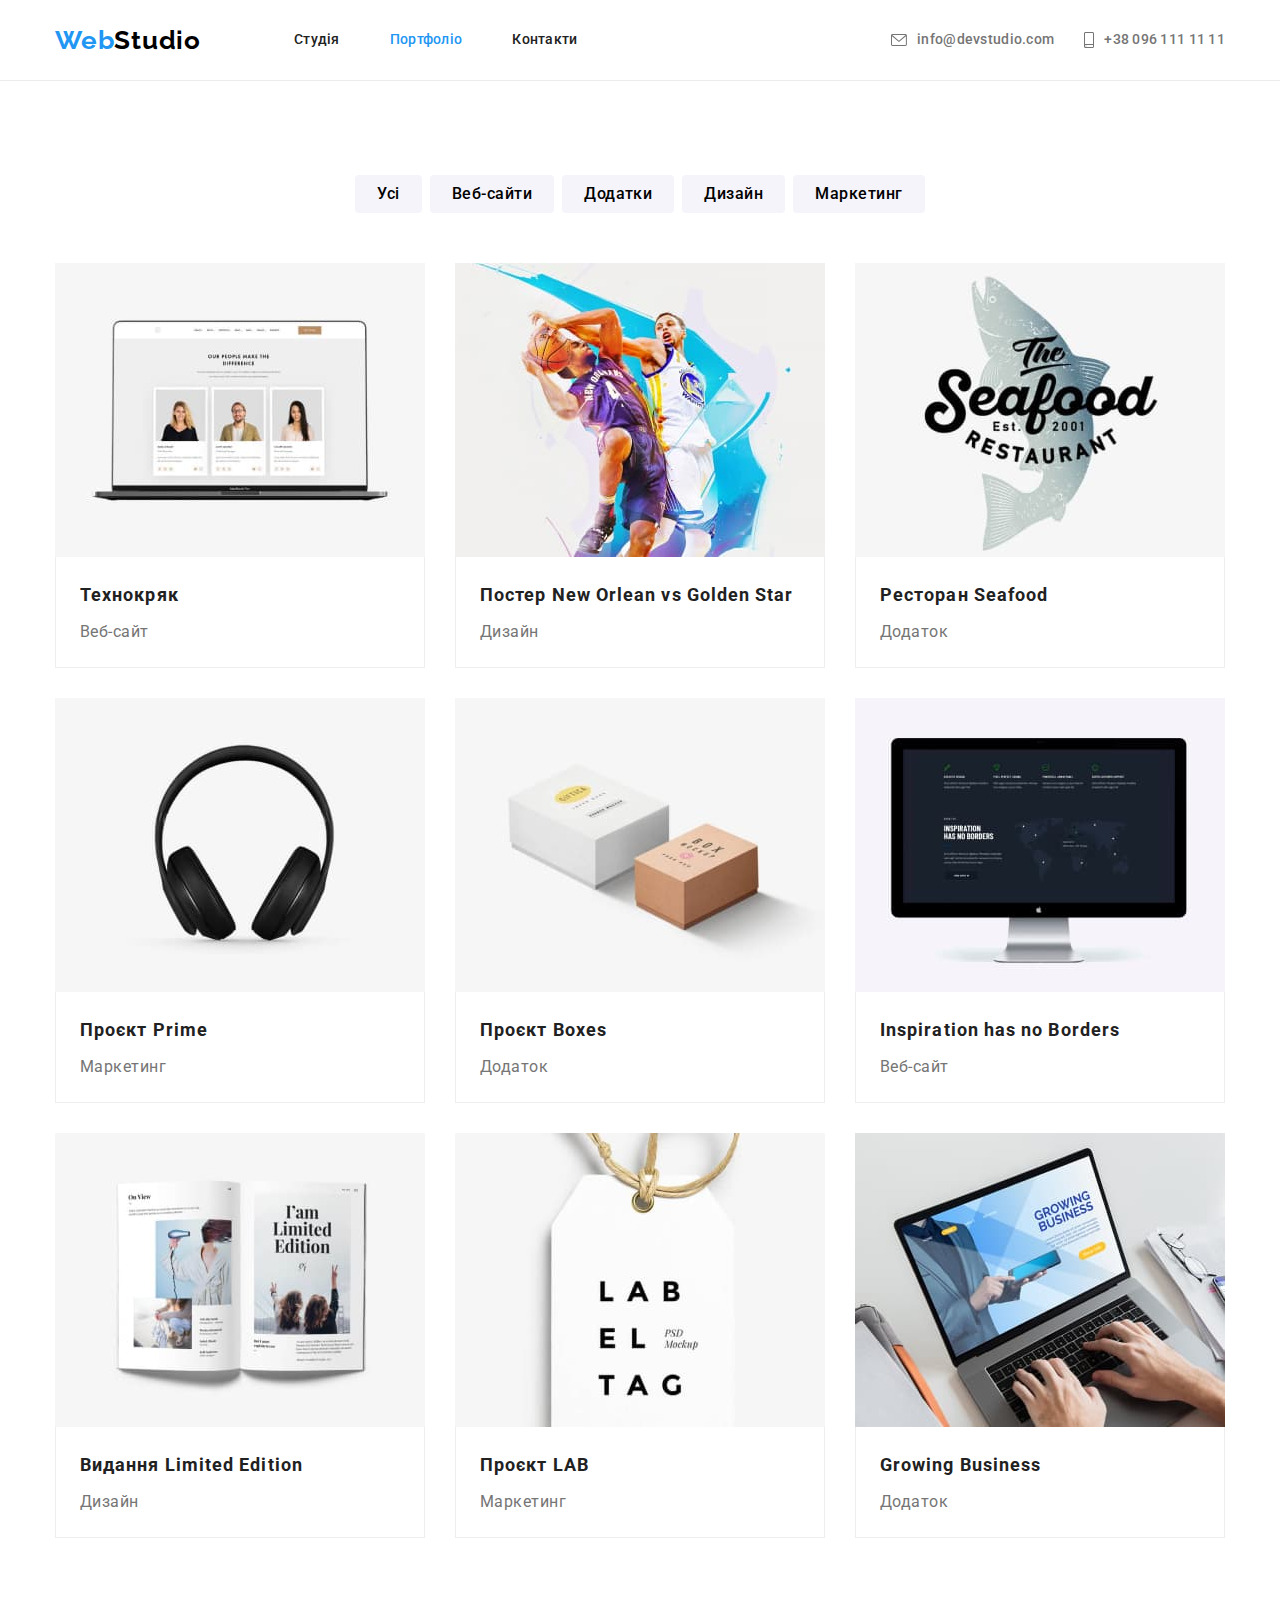
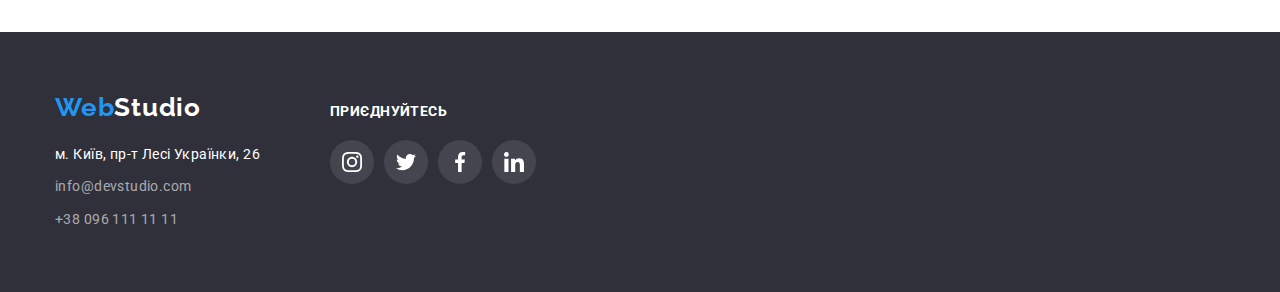
==== commit 320a4ffb: "finish hw-4" ====
--- a/portfolio.html
+++ b/portfolio.html
@@ -5,17 +5,11 @@
     <meta http-equiv="X-UA-Compatible" content="IE=edge" />
     <meta name="viewport" content="width=device-width, initial-scale=1.0" />
     <title>WebStudio/Portfolio</title>
-    <link
-      rel="stylesheet"
-      href="https://cdnjs.cloudflare.com/ajax/libs/modern-normalize/1.1.0/modern-normalize.min.css"
-    />
+    <link rel="stylesheet" href="https://cdnjs.cloudflare.com/ajax/libs/modern-normalize/1.1.0/modern-normalize.min.css" />
     <link rel="stylesheet" href="./css/styles.css" />
     <link rel="preconnect" href="https://fonts.googleapis.com" />
     <link rel="preconnect" href="https://fonts.gstatic.com" crossorigin />
-    <link
-      href="https://fonts.googleapis.com/css2?family=Raleway:wght@700&family=Roboto:wght@400;500;700;900&display=swap"
-      rel="stylesheet"
-    />
+    <link href="https://fonts.googleapis.com/css2?family=Raleway:wght@700&family=Roboto:wght@400;500;700;900&display=swap" rel="stylesheet" />
   </head>
 
   <body>
@@ -34,15 +28,19 @@
         <ul class="contact-list">
           <li class="contact-item">
             <a class="contact-link" href="mailto:info@devstudio.com">
-              <svg class="icon-envelope" width="16" height="12">
-              <use href="./images/icons.svg#icon-envelope"></use>
-                </svg><span>info@devstudio.com</span></a>
+              <svg width="16" height="12">
+                <use href="./images/icons.svg#icon-envelope"></use>
+              </svg>
+              <span>info@devstudio.com</span>
+            </a>
           </li>
           <li class="contact-item">
             <a class="contact-link" href="tel:+380961111111">
-              <svg class="icon-smartphone" width="10" height="16">
+              <svg width="10" height="16">
                 <use href="./images/icons.svg#icon-smartphone"></use>
-              </svg> <span>+38 096 111 11 11</span></a>
+              </svg>
+              <span>+38 096 111 11 11</span>
+            </a>
           </li>
         </ul>
       </div>
@@ -73,12 +71,7 @@
           <ul class="card-list">
             <li class="card-item">
               <a class="card-link" href="#">
-                <img
-                  class="card-image"
-                  src="./images/work/web-laptop.jpg"
-                  alt="Ноутбук"
-                  width="370"
-                />
+                <img class="card-image" src="./images/work/web-laptop.jpg" alt="Ноутбук" width="370" />
                 <div class="card-desc">
                   <h2 class="card-titel">Технокряк</h2>
                   <p class="card-text">Веб-сайт</p>
@@ -87,12 +80,7 @@
             </li>
             <li class="card-item">
               <a class="card-link" href="#">
-                <img
-                  class="card-image"
-                  src="./images/work/game.jpg"
-                  alt="Гра в баскетбол"
-                  width="370"
-                />
+                <img class="card-image" src="./images/work/game.jpg" alt="Гра в баскетбол" width="370" />
                 <div class="card-desc">
                   <h2 class="card-titel">Постер New Orlean vs Golden Star</h2>
                   <p class="card-text">Дизайн</p>
@@ -101,30 +89,20 @@
             </li>
             <li class="card-item">
               <a class="card-link" href="#">
-                <img
-                  class="card-image"
-                  src="./images/work/food.jpg"
-                  alt="Логотим ресторану"
-                  width="370"
-                />
-               <div class="card-desc">
+                <img class="card-image" src="./images/work/food.jpg" alt="Логотим ресторану" width="370" />
+                <div class="card-desc">
                   <h2 class="card-titel">Ресторан Seafood</h2>
                   <p class="card-text">Додаток</p>
-               </div>
-              </a>
-            </li>
-            <li class="card-item">
-              <a class="card-link" href="#">
-                <img
-                  class="card-image"
-                  src="./images/work/headphones.jpg"
-                  alt="Навушники"
-                  width="370"
-                />
-             <div class="card-desc">
+                </div>
+              </a>
+            </li>
+            <li class="card-item">
+              <a class="card-link" href="#">
+                <img class="card-image" src="./images/work/headphones.jpg" alt="Навушники" width="370" />
+                <div class="card-desc">
                   <h2 class="card-titel">Проєкт Prime</h2>
                   <p class="card-text">Маркетинг</p>
-             </div>
+                </div>
               </a>
             </li>
             <li class="card-item">
@@ -139,10 +117,10 @@
             <li class="card-item">
               <a class="card-link" href="#">
                 <img class="card-image" src="./images/work/monitor.jpg" alt="Монітор" width="370" />
-               <div class="card-desc">
+                <div class="card-desc">
                   <h2 class="card-titel">Inspiration has no Borders</h2>
                   <p class="card-text">Веб-сайт</p>
-               </div>
+                </div>
               </a>
             </li>
             <li class="card-item">
@@ -157,24 +135,19 @@
             <li class="card-item">
               <a class="card-link" href="#">
                 <img class="card-image" src="./images/work/tag.jpg" alt="Ярлик" width="370" />
-            <div class="card-desc">
+                <div class="card-desc">
                   <h2 class="card-titel">Проєкт LAB</h2>
                   <p class="card-text">Маркетинг</p>
-            </div>
-              </a>
-            </li>
-            <li class="card-item">
-              <a class="card-link" href="#">
-                <img
-                  class="card-image"
-                  src="./images/work/laptop.jpg"
-                  alt="Розробник працює за ноутбуком"
-                  width="370"
-                />
-               <div class="card-desc">
+                </div>
+              </a>
+            </li>
+            <li class="card-item">
+              <a class="card-link" href="#">
+                <img class="card-image" src="./images/work/laptop.jpg" alt="Розробник працює за ноутбуком" width="370" />
+                <div class="card-desc">
                   <h2 class="card-titel">Growing Business</h2>
                   <p class="card-text">Додаток</p>
-               </div>
+                </div>
               </a>
             </li>
           </ul>
@@ -202,22 +175,38 @@
         </div>
         <div class="footer-social-box">
           <h3 class="footer-social-subtitel">Приєднуйтесь</h3>
-          <ul class="social-icon-list">
-            <li class="social-icon-item footer-icon-item">
-              <a class="social-icon-link footer-icon-link" href="https://www.instagram.com/" target="_blank" rel="noopener noreferrer nofollow"></a>
-            </li>
-            <li class="social-icon-item footer-icon-item">
-              <a class="social-icon-link footer-icon-link" href="https://twitter.com/" target="_blank" rel="noopener noreferrer nofollow"></a>
-            </li>
-            <li class="social-icon-item footer-icon-item">
-              <a class="social-icon-link footer-icon-link" href="https://www.facebook.com/" target="_blank" rel="noopener noreferrer nofollow"></a>
-            </li>
-            <li class="social-icon-item footer-icon-item">
-              <a class="social-icon-link footer-icon-link" href="https://ua.linkedin.com/" target="_blank" rel="noopener noreferrer nofollow"></a>
+          <ul class="footer-icon-list">
+            <li class="footer-icon-item">
+              <a class="footer-icon-link" href="https://www.instagram.com/" target="_blank" rel="noopener noreferrer nofollow">
+                <svg width="20" height="20">
+                  <use href="./images/icons.svg#icon-instagram"></use>
+                </svg>
+              </a>
+            </li>
+            <li class="footer-icon-item">
+              <a class="footer-icon-link" href="https://twitter.com/" target="_blank" rel="noopener noreferrer nofollow">
+                <svg width="20" height="20">
+                  <use href="./images/icons.svg#icon-twitter"></use>
+                </svg>
+              </a>
+            </li>
+            <li class="footer-icon-item">
+              <a class="footer-icon-link" href="https://www.facebook.com/" target="_blank" rel="noopener noreferrer nofollow">
+                <svg width="20" height="20">
+                  <use href="./images/icons.svg#icon-facebook"></use>
+                </svg>
+              </a>
+            </li>
+            <li class="footer-icon-item">
+              <a class="footer-icon-link" href="https://ua.linkedin.com/" target="_blank" rel="noopener noreferrer nofollow">
+                <svg width="20" height="20">
+                  <use href="./images/icons.svg#icon-linkedin"></use>
+                </svg>
+              </a>
             </li>
           </ul>
         </div>
       </div>
     </footer>
   </body>
-</html>
+</html>--- a/css/styles.css
+++ b/css/styles.css
@@ -30,12 +30,12 @@
   --logo-color: #000000;
   --primary-color: #ffffff;
   --secondary-background-color: #f5f4fa;
-  --footer-background-color: #2f303a;
+  --primary-background-color: #2f303a;
   --accent-color: #2196f3;
   --button-active-color: #188ce8;
   --header-border-color: #ececec;
   --card-border-color: #eeeeee;
-  --clientage-border-color: #afb1b8;
+  --icon-color: #afb1b8;
   --footer-contact-color: rgba(255, 255, 255, 0.6);
   --footer-icon-color: rgba(255, 255, 255, 0.1);
 }
@@ -125,6 +125,7 @@
 .contact-link {
   display: flex;
   align-items: center;
+  gap: 10px;
   padding-top: 32px;
   padding-bottom: 32px;
 
@@ -132,17 +133,13 @@
   line-height: 1.14;
   letter-spacing: 0.02em;
   color: var(--primary-text-color);
-}
-
-.icon-envelope,
-.icon-smartphone{
-  margin-right: 10px;
-  fill: currentColor;
+  fill: var(--primary-text-color);
 }
 
 .contact-link:hover,
 .contact-link:focus {
   color: var(--accent-color);
+  fill: var(--accent-color);
 }
 
 .main {
@@ -150,21 +147,21 @@
 
 /* Секція баннер */
 
-.section-banner {
+.section-hero {
   padding-top: 200px;
   padding-bottom: 200px;
   max-width: 1600px;
   height: 600px;
   margin-left: auto;
   margin-right: auto;
-  background-color: var(--footer-background-color);
+  background-color: var(--primary-background-color);
   background-image: linear-gradient(to right, rgba(47, 48, 58, 0.4), rgba(47, 48, 58, 0.4)), url(../images/hero/hero.jpg);
   background-repeat: no-repeat;
   background-position: center;
   background-size: contain;
 }
 
-.banner-titel {
+.hero-titel {
   display: block;
   max-width: 696px;
   margin-left: auto;
@@ -180,7 +177,7 @@
   color: var(--primary-color);
 }
 
-.banner-button {
+.hero-button {
   display: block;
   margin-left: auto;
   margin-right: auto;
@@ -200,8 +197,8 @@
   border-radius: 4px;
 }
 
-.banner-button:hover,
-.banner-button:focus {
+.hero-button:hover,
+.hero-button:focus {
   background: var(--button-active-color);
 }
 
@@ -276,13 +273,10 @@
 
 .speciality-list {
   display: flex;
+  gap: 30px;
 }
 
 .speciality-item {
-}
-
-.speciality-item:not(:last-child) {
-  margin-right: 30px;
 }
 
 .speciality-image {
@@ -310,6 +304,7 @@
 
 .team-list {
   display: flex;
+  gap: 30px;
 }
 
 .team-item {
@@ -318,10 +313,6 @@
   border-radius: 0px 0px 4px 4px;
 }
 
-.team-item:not(:last-child) {
-  margin-right: 30px;
-}
-
 .team-image {
   display: block;
   max-width: 100%;
@@ -357,6 +348,7 @@
   display: flex;
   justify-content: center;
   gap: 10px;
+  border-radius: 50%;
 }
 .team-icon-item {
   width: 44px;
@@ -370,19 +362,14 @@
   width: 100%;
   height: 100%;
   border-radius: 50%;
-  color: var(--clientage-border-color);
-}
-
-.team-icon-social{
- fill: currentColor;
+  fill: var(--icon-color);
 }
 
 .team-icon-link:hover,
-.team-icon-link:focus{
-  color: var(--primary-color);
+.team-icon-link:focus {
+  fill: var(--primary-color);
   background-color: var(--accent-color);
 }
-
 
 /* Постійні клієнти */
 
@@ -407,10 +394,22 @@
 .clientage-item {
   width: calc((100% - 150px) / 6);
   height: 92px;
-  border: 1px solid var(--clientage-border-color);
   border-radius: 4px;
 }
 .clientage-link {
+  display: flex;
+  justify-content: center;
+  align-items: center;
+  width: 100%;
+  height: 100%;
+  fill: var(--icon-color);
+  border: 1px solid var(--icon-color);
+}
+
+.clientage-link:hover,
+.clientage-link:focus {
+  fill: var(--accent-color);
+  border: 1px solid var(--accent-color);
 }
 
 /* Підвал сайта */
@@ -419,7 +418,7 @@
   padding-top: 60px;
   padding-bottom: 60px;
 
-  background-color: var(--footer-background-color);
+  background-color: var(--primary-background-color);
 }
 
 .footer-container {
@@ -497,10 +496,30 @@
   color: var(--primary-color);
 }
 
-.social-icon-item.footer-icon-item {
+.footer-icon-list {
+  display: flex;
+  gap: 10px;
+}
+
+.footer-icon-item {
+  width: 44px;
+  height: 44px;
+  border-radius: 50%;
+}
+.footer-icon-link {
+  display: flex;
+  justify-content: center;
+  align-items: center;
+  width: 100%;
+  height: 100%;
+  border-radius: 50%;
+  fill: var(--primary-color);
   background: var(--footer-icon-color);
 }
-.social-icon-link.footer-icon-link {
+
+.footer-icon-link:hover,
+.footer-icon-link:focus {
+  background: var(--accent-color);
 }
 
 /* Сторінка портфоліо */
@@ -534,7 +553,6 @@
   letter-spacing: 0.03em;
   cursor: pointer;
   background-color: var(--secondary-background-color);
-  box-shadow: 0px 3px 1px rgba(0, 0, 0, 0.1), 0px 1px 2px rgba(0, 0, 0, 0.08), 0px 2px 2px rgba(0, 0, 0, 0.12);
   border: transparent;
   border-radius: 4px;
 }
@@ -543,6 +561,7 @@
 .filter-button:focus {
   color: var(--primary-color);
   background-color: var(--accent-color);
+  box-shadow: 0px 3px 1px rgba(0, 0, 0, 0.1), 0px 1px 2px rgba(0, 0, 0, 0.08), 0px 2px 2px rgba(0, 0, 0, 0.12);
 }
 
 /* Кардки портфоліо */
